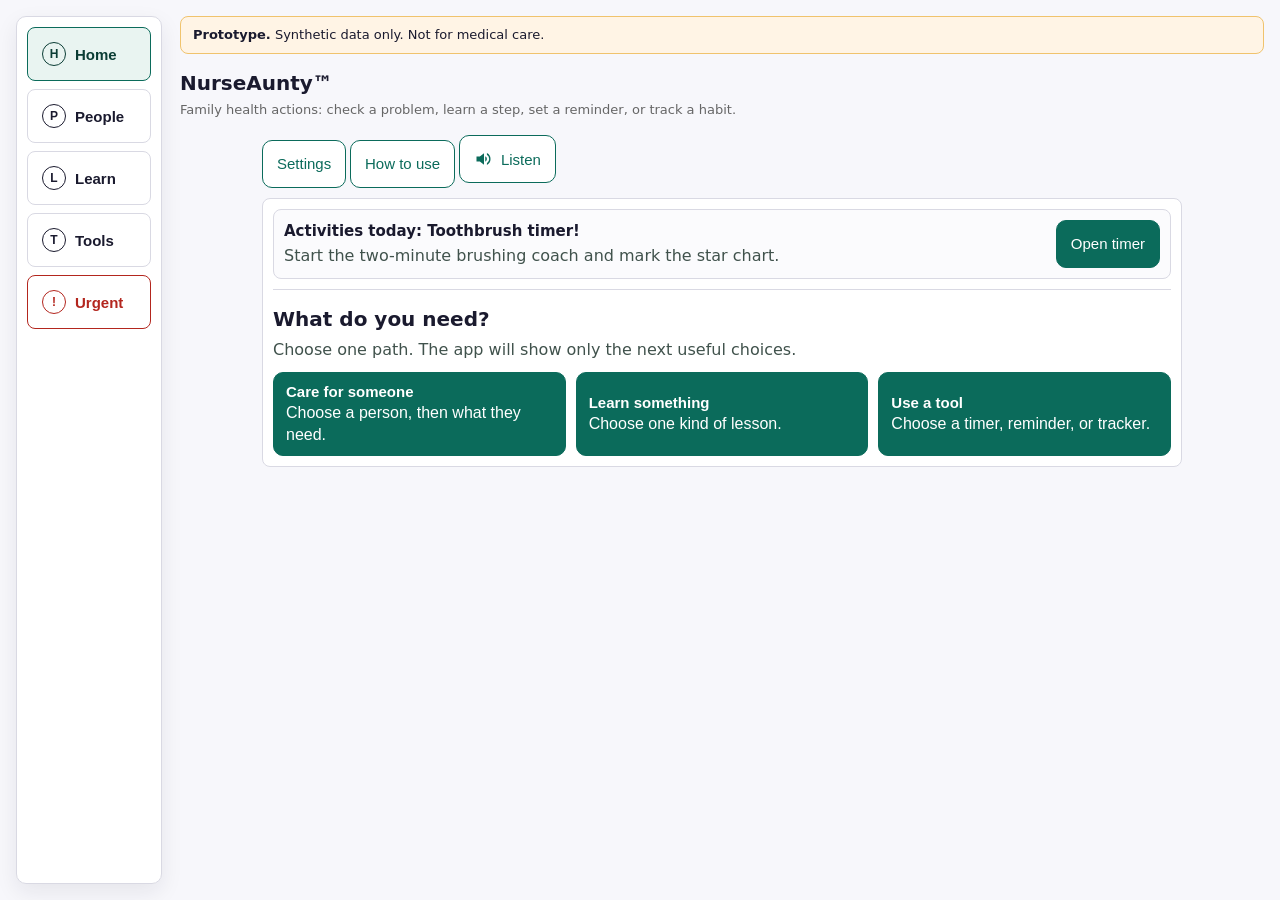
==== index.html @ 1f4c4783 "Publish NurseAunty browser preview" ====
<!doctype html>
<html lang="en">
  <head>
    <meta charset="utf-8">
    <meta name="viewport" content="width=device-width, initial-scale=1">
    <meta http-equiv="refresh" content="0; url=./apps/pwa-sandbox/">
    <title>NurseAunty preview</title>
    <script>location.replace("./apps/pwa-sandbox/");</script>
  </head>
  <body>
    <p>Opening the NurseAunty preview… <a href="./apps/pwa-sandbox/">Continue</a></p>
  </body>
</html>
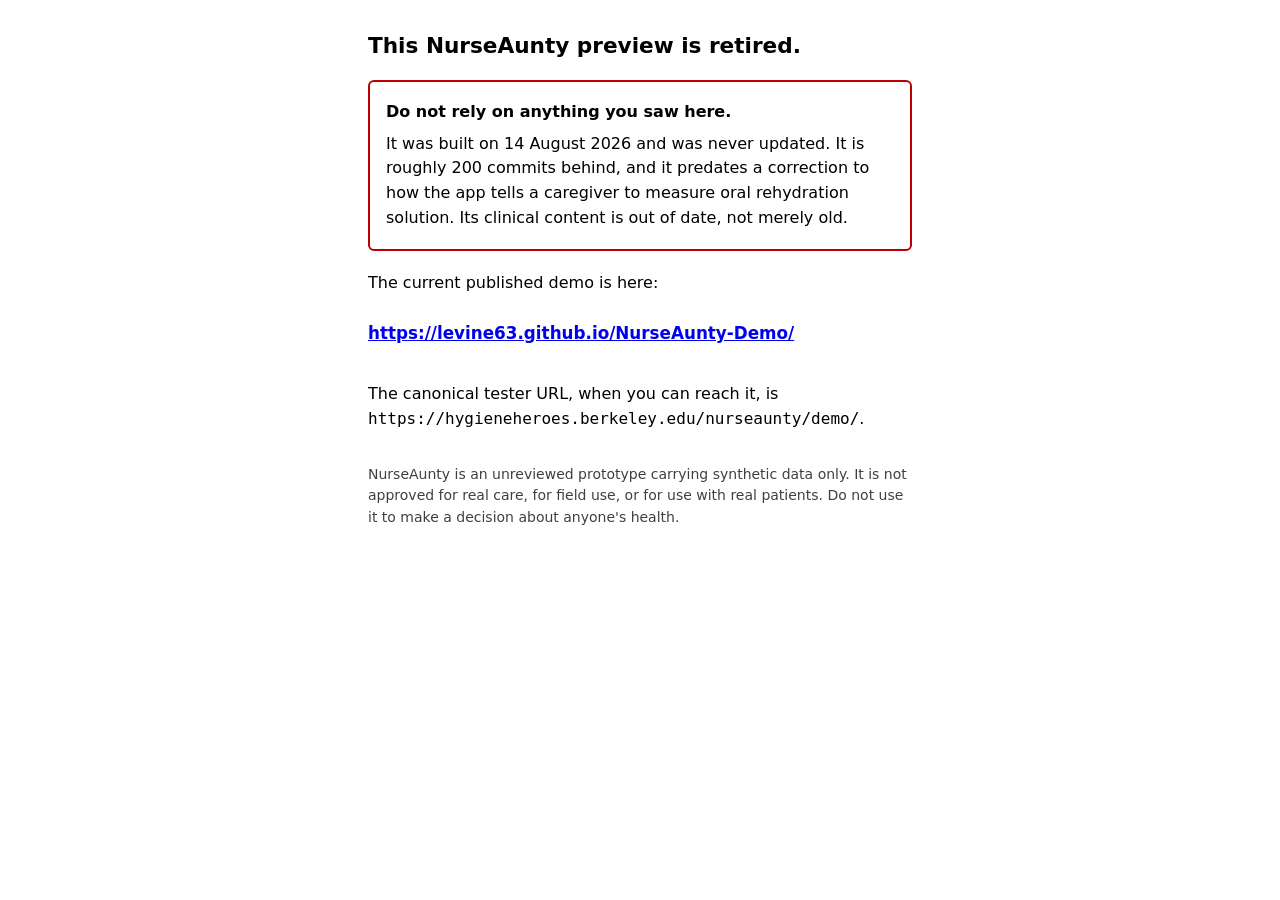
==== commit e6c419b8: "Retire this preview: replace the entry page with a notice David, 2026-09-14: "can you hide or kill t" ====
--- a/index.html
+++ b/index.html
@@ -3,11 +3,48 @@
   <head>
     <meta charset="utf-8">
     <meta name="viewport" content="width=device-width, initial-scale=1">
-    <meta http-equiv="refresh" content="0; url=./apps/pwa-sandbox/">
-    <title>NurseAunty preview</title>
-    <script>location.replace("./apps/pwa-sandbox/");</script>
+    <title>NurseAunty preview - retired</title>
+    <style>
+      :root { color-scheme: light dark; }
+      body {
+        margin: 0 auto; padding: 2rem 1rem; max-width: 34rem;
+        font: 16px/1.55 system-ui, -apple-system, "Segoe UI", Roboto, sans-serif;
+      }
+      h1 { font-size: 1.35rem; line-height: 1.3; margin: 0 0 1rem; }
+      .box { border: 2px solid #b00; border-radius: 6px; padding: 0.75rem 1rem; margin: 1.25rem 0; }
+      .box p { margin: 0.4rem 0; }
+      a.go { display: inline-block; margin: 0.5rem 0 1.25rem; font-size: 1.05rem; font-weight: 600; }
+      code { overflow-wrap: anywhere; }
+      footer { margin-top: 2rem; font-size: 0.875rem; opacity: 0.75; }
+    </style>
   </head>
   <body>
-    <p>Opening the NurseAunty preview… <a href="./apps/pwa-sandbox/">Continue</a></p>
+    <h1>This NurseAunty preview is retired.</h1>
+
+    <div class="box">
+      <p><strong>Do not rely on anything you saw here.</strong></p>
+      <p>
+        It was built on 14 August 2026 and was never updated. It is roughly 200 commits
+        behind, and it predates a correction to how the app tells a caregiver to measure
+        oral rehydration solution. Its clinical content is out of date, not merely old.
+      </p>
+    </div>
+
+    <p>The current published demo is here:</p>
+    <p>
+      <a class="go" href="https://levine63.github.io/NurseAunty-Demo/">https://levine63.github.io/NurseAunty-Demo/</a>
+    </p>
+    <p>
+      The canonical tester URL, when you can reach it, is
+      <code>https://hygieneheroes.berkeley.edu/nurseaunty/demo/</code>.
+    </p>
+
+    <footer>
+      <p>
+        NurseAunty is an unreviewed prototype carrying synthetic data only. It is not
+        approved for real care, for field use, or for use with real patients. Do not use
+        it to make a decision about anyone's health.
+      </p>
+    </footer>
   </body>
 </html>
